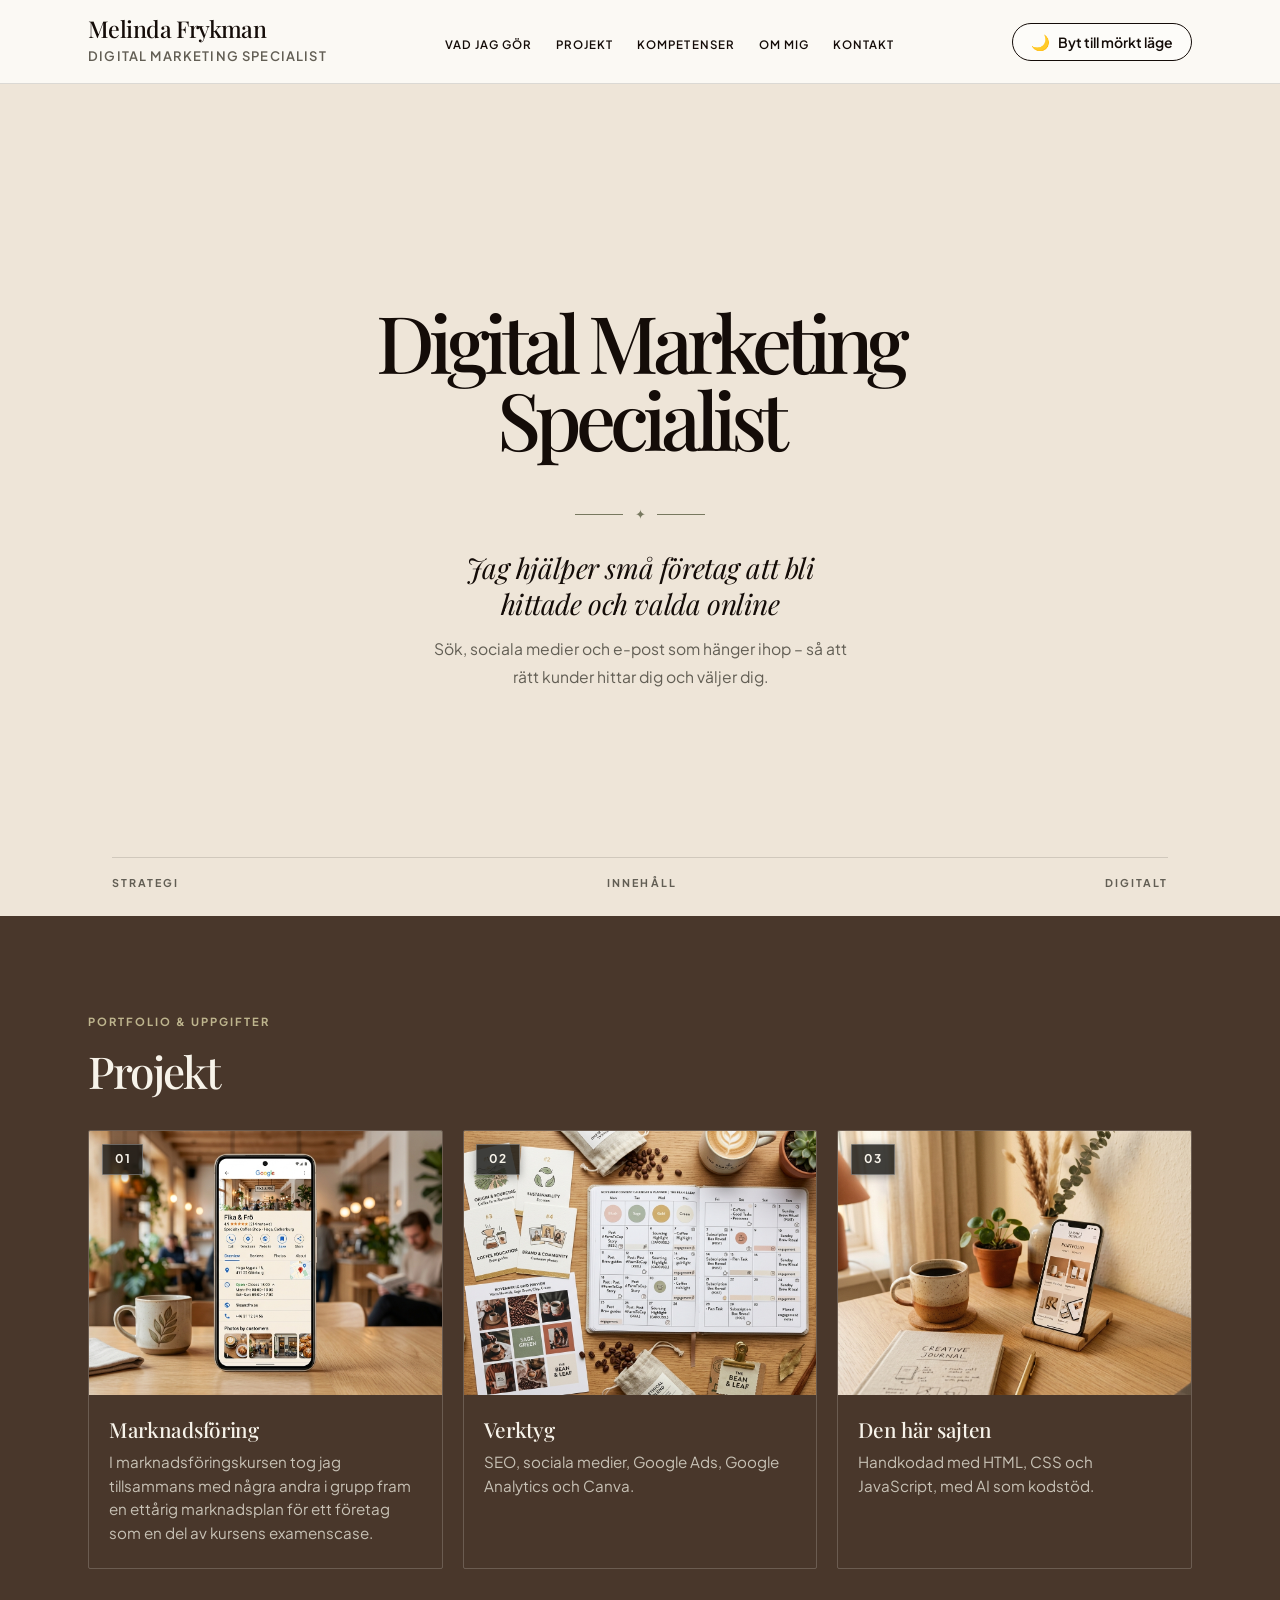
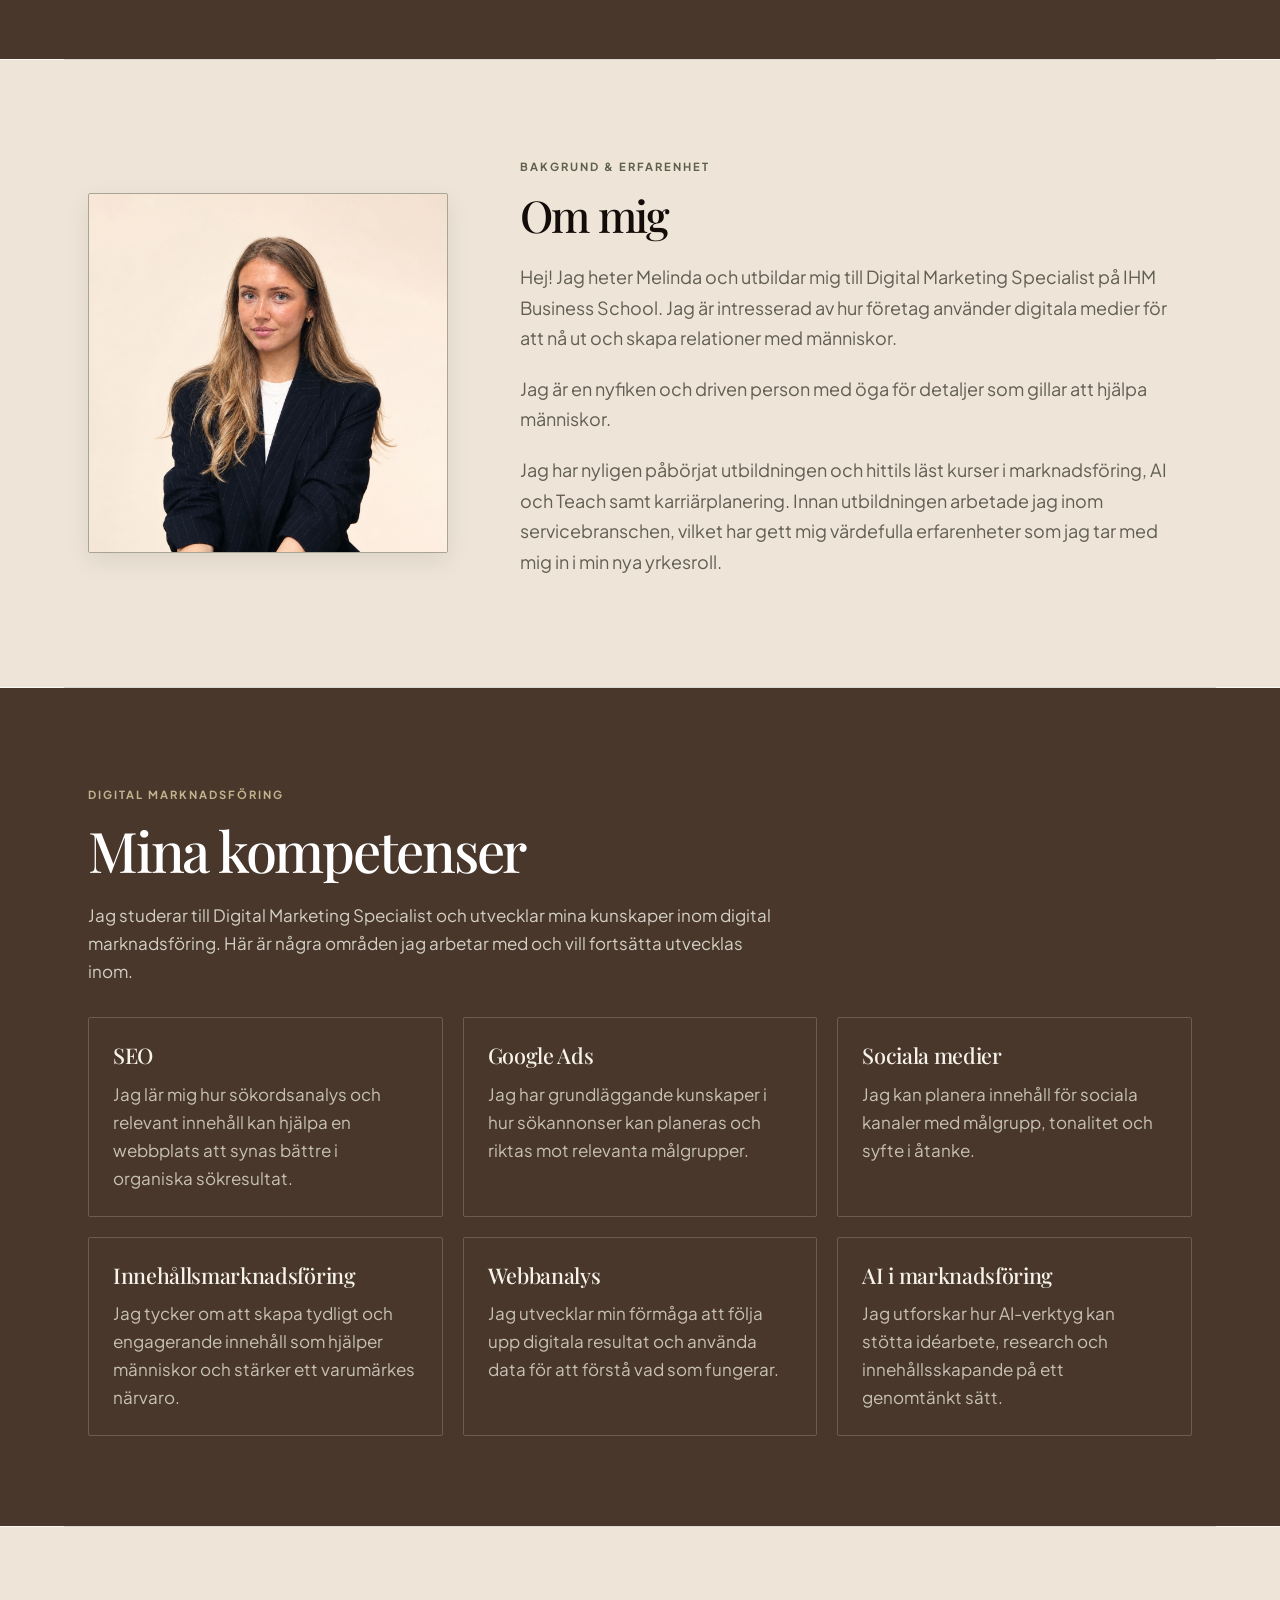
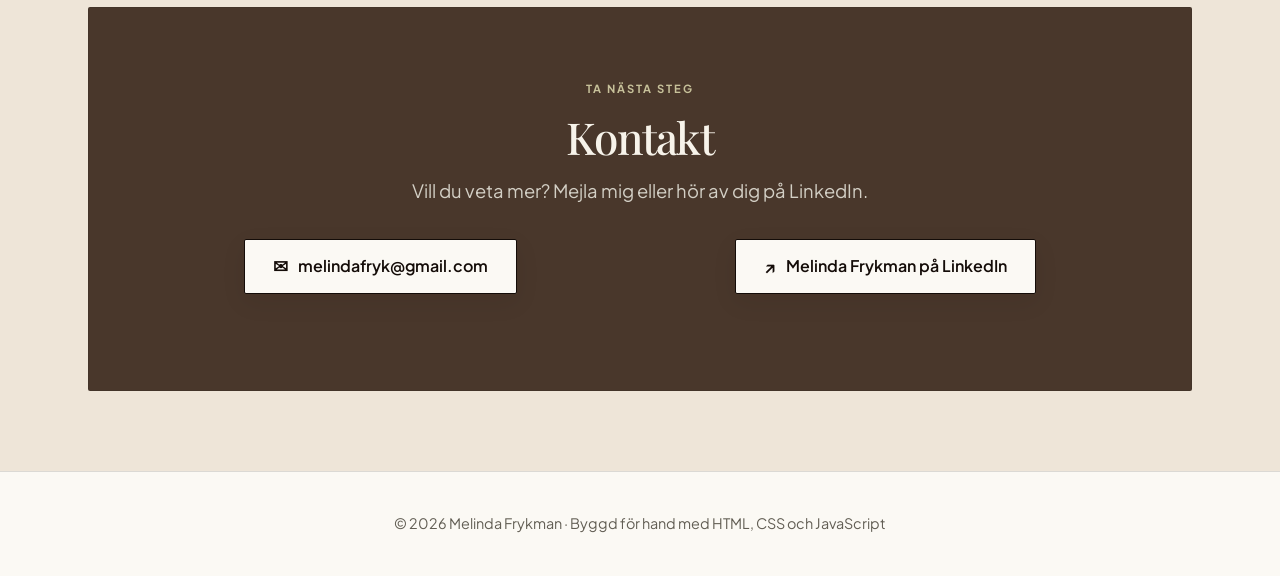
==== IHM-melinda-frykman/index.html @ 9e1a77f6 "Support all possible Vercel root directories and root deployment" ====
<!DOCTYPE html>
<html lang="sv">

<head>
    <meta charset="utf-8">
    <meta name="viewport" content="width=device-width, initial-scale=1">
    <title>Melinda Frykman – Digital marknadsförare i Göteborg</title>
    <meta name="description"
        content="Melinda Frykman hjälper små företag att synas och växa digitalt med sök, sociala medier och e-post. Se projekt och ta kontakt.">

    <!-- Google Fonts: Alex Brush (svepande script), Playfair Display (tidlös lyx-serif) & Plus Jakarta Sans (ren modern sans-serif) -->
    <link rel="preconnect" href="https://fonts.googleapis.com">
    <link rel="preconnect" href="https://fonts.gstatic.com" crossorigin>
    <link
        href="https://fonts.googleapis.com/css2?family=Alex+Brush&family=Playfair+Display:ital,wght@0,400;0,500;0,600;0,700;1,400;1,600&family=Plus+Jakarta+Sans:wght@400;500;600;700&display=swap"
        rel="stylesheet">

    <link rel="stylesheet" href="style.css?v=kompetenser-20261019">
    <script defer src="script.js"></script>

    <!-- Google Tag Manager -->
    <script>(function (w, d, s, l, i) {
            w[l] = w[l] || []; w[l].push({
                'gtm.start':
                    new Date().getTime(), event: 'gtm.js'
            }); var f = d.getElementsByTagName(s)[0],
                j = d.createElement(s), dl = l != 'dataLayer' ? '&l=' + l : ''; j.async = true; j.src =
                    'https://www.googletagmanager.com/gtm.js?id=' + i + dl; f.parentNode.insertBefore(j, f);
        })(window, document, 'script', 'dataLayer', 'GTM-M6NVFM8L');</script>
    <!-- End Google Tag Manager -->
</head>

<body>
    <!-- Google Tag Manager (noscript) -->
    <noscript><iframe src="https://www.googletagmanager.com/ns.html?id=GTM-M6NVFM8L" height="0" width="0"
            style="display:none;visibility:hidden"></iframe></noscript>
    <!-- End Google Tag Manager (noscript) -->

    <!-- ====================================================================
         1. SIDHUVUD & NAVIGATION
         ==================================================================== -->
    <header class="sidhuvud">
        <div class="sidhuvud-inre">
            <div class="varumarke">
                <a href="#" class="varumarke-lank">
                    <span class="namn">Melinda Frykman</span>
                    <span class="roll">Digital Marketing Specialist</span>
                </a>
            </div>

            <nav class="huvudmeny" aria-label="Huvudmeny">
                <ul>
                    <li><a href="#tjanster">Vad jag gör</a></li>
                    <li><a href="#projekt">Projekt</a></li>
                    <li><a href="#kompetenser">Kompetenser</a></li>
                    <li><a href="#om">Om mig</a></li>
                    <li><a href="#kontakt">Kontakt</a></li>
                </ul>
            </nav>

            <div class="handlingar">
                <button id="tema" type="button" hidden>Byt till mörkt läge</button>
            </div>
        </div>
    </header>

    <main id="huvudinnehall">
        <!-- ================================================================
             2. HERO / INTRO (MINIMALISTISK LYX PÅ LJUS LINNEBAKGRUND)
             ================================================================ -->
        <section class="intro">
            <div class="hero-editorial">
                <div class="intro-innehall">
                    <div class="hero-rubrik-grupp">
                        <h1 class="hero-metall-titel">Digital Marketing Specialist</h1>
                    </div>

                    <div class="hero-delare-dekor" aria-hidden="true">
                        <span class="delare-linje"></span>
                        <span class="delare-diamant">✦</span>
                        <span class="delare-linje"></span>
                    </div>

                    <h2 class="hero-undertitel">Jag hjälper små företag att bli hittade och valda online</h2>
                    <p class="hero-ingress">Sök, sociala medier och e-post som hänger ihop – så att rätt kunder hittar dig
                        och väljer dig.</p>
                </div>

            </div>
            <div class="hero-signatur" aria-hidden="true">
                <span>Strategi</span><span>Innehåll</span><span>Digitalt</span>
            </div>
        </section>

        <!-- ================================================================
             3. PROJEKT
             ================================================================ -->
        <section id="projekt" class="sektion-projekt">
            <div class="sektion-huvud">
                <span class="sektion-etikett">Portfolio & Uppgifter</span>
                <h2>Projekt</h2>
            </div>
            <div class="rutnat rutnat-projekt">
                <article class="kort projekt-kort">
                    <div class="kort-bild-wrapper">
                        <span class="projekt-nummer" aria-hidden="true">01</span>
                        <img src="img/projekt-1.jpg" alt="Skärmbild av ett kafés Google-profil med betyg och öppettider"
                            width="600" height="400" loading="lazy">
                    </div>
                    <div class="projekt-text">
                        <h3>Marknadsföring</h3>
                        <p>I marknadsföringskursen tog jag tillsammans med några andra i grupp fram en ettårig marknadsplan för ett företag som en del av kursens examenscase.</p>
                    </div>
                </article>

                <article class="kort projekt-kort">
                    <div class="kort-bild-wrapper">
                        <span class="projekt-nummer" aria-hidden="true">02</span>
                        <img src="img/projekt-2.jpg" alt="Innehållskalender för en månad med inlägg markerade per kanal"
                            width="600" height="400" loading="lazy">
                    </div>
                    <div class="projekt-text">
                        <h3>Verktyg</h3>
                        <p>SEO, sociala medier, Google Ads, Google Analytics och Canva.</p>
                    </div>
                </article>

                <article class="kort projekt-kort">
                    <div class="kort-bild-wrapper">
                        <span class="projekt-nummer" aria-hidden="true">03</span>
                        <img src="img/projekt-3.jpg" alt="Den här webbplatsen i mobilvy" width="600" height="400"
                            loading="lazy">
                    </div>
                    <div class="projekt-text">
                        <h3>Den här sajten</h3>
                        <p>Handkodad med HTML, CSS och JavaScript, med AI som kodstöd.</p>
                    </div>
                </article>
            </div>
        </section>

        <!-- ================================================================
             4. OM MIG
             ================================================================ -->
        <section id="om" class="sektion-om">
            <div class="om-layout">
                <div class="om-bild-kolumn">
                    <div class="om-bild-ram">
                        <img src="img/profilbild.png" alt="Porträtt av Melinda Frykman" width="300" height="300" class="profilbild">
                    </div>
                </div>
                <div class="om-text-kolumn">
                    <span class="sektion-etikett">Bakgrund & erfarenhet</span>
                    <h2>Om mig</h2>
                    <p>Hej! Jag heter Melinda och utbildar mig till Digital Marketing Specialist på IHM Business School.

                        Jag är intresserad av hur företag använder digitala medier för att nå ut och skapa relationer
                        med människor.


                    </p>
                    <p> Jag är en nyfiken och driven person med öga för detaljer som gillar att hjälpa människor.</p>
                    <p>Jag har nyligen påbörjat utbildningen och hittils läst kurser i marknadsföring, AI och Teach samt
                        karriärplanering. Innan utbildningen arbetade jag inom servicebranschen, vilket har gett mig
                        värdefulla
                        erfarenheter som
                        jag tar med mig in i min nya yrkesroll.</p>
                </div>
            </div>
        </section>

        <!-- ================================================================
             KOMPETENSER
             ================================================================ -->
        <section id="kompetenser" class="sektion-kompetenser">
            <div class="sektion-huvud">
                <span class="sektion-etikett">Digital marknadsföring</span>
                <h2>Mina kompetenser</h2>
                <p class="kompetenser-ingress">Jag studerar till Digital Marketing Specialist och utvecklar mina kunskaper inom digital marknadsföring. Här är några områden jag arbetar med och vill fortsätta utvecklas inom.</p>
            </div>

            <div class="rutnat-kompetenser">
                <article class="kompetens-kort">
                    <h2>SEO</h2>
                    <p>Jag lär mig hur sökordsanalys och relevant innehåll kan hjälpa en webbplats att synas bättre i organiska sökresultat.</p>
                </article>
                <article class="kompetens-kort">
                    <h2>Google Ads</h2>
                    <p>Jag har grundläggande kunskaper i hur sökannonser kan planeras och riktas mot relevanta målgrupper.</p>
                </article>
                <article class="kompetens-kort">
                    <h2>Sociala medier</h2>
                    <p>Jag kan planera innehåll för sociala kanaler med målgrupp, tonalitet och syfte i åtanke.</p>
                </article>
                <article class="kompetens-kort">
                    <h2>Innehållsmarknadsföring</h2>
                    <p>Jag tycker om att skapa tydligt och engagerande innehåll som hjälper människor och stärker ett varumärkes närvaro.</p>
                </article>
                <article class="kompetens-kort">
                    <h2>Webbanalys</h2>
                    <p>Jag utvecklar min förmåga att följa upp digitala resultat och använda data för att förstå vad som fungerar.</p>
                </article>
                <article class="kompetens-kort">
                    <h2>AI i marknadsföring</h2>
                    <p>Jag utforskar hur AI-verktyg kan stötta idéarbete, research och innehållsskapande på ett genomtänkt sätt.</p>
                </article>
            </div>
        </section>

        <!-- ================================================================
             6. KONTAKT
             ================================================================ -->
        <section id="kontakt" class="sektion-kontakt">
            <div class="kontakt-kort">
                <span class="sektion-etikett">Ta nästa steg</span>
                <h2>Kontakt</h2>
                <p>Vill du veta mer? Mejla mig eller hör av dig på LinkedIn.</p>
                <div class="kontakt-knappar">
                    <p class="kontakt-rad">
                        <a class="kontakt-lank" href="mailto:melindafryk@gmail.com">
                            <span class="kontakt-ikon" aria-hidden="true">✉</span>
                            <span>melindafryk@gmail.com</span>
                        </a>
                    </p>
                    <p class="kontakt-rad">
                        <a class="kontakt-lank" href="https://www.linkedin.com/" target="_blank" rel="noopener">
                            <span class="kontakt-ikon" aria-hidden="true">↗</span>
                            <span>Melinda Frykman på LinkedIn</span>
                        </a>
                    </p>
                </div>
            </div>
        </section>
    </main>

    <footer class="sidfot">
        <p>© 2026 Melinda Frykman · Byggd för hand med HTML, CSS och JavaScript</p>
    </footer>
</body>

</html>
---- IHM-melinda-frykman/style.css ----
/* ==========================================================================
   1. RESET & GRUNDLÄGGANDE BOX-MODELL
   ========================================================================== */
*,
*::before,
*::after {
    box-sizing: border-box;
    margin: 0;
    padding: 0;
}

html {
    scroll-behavior: smooth;
    text-size-adjust: 100%;
    -webkit-text-size-adjust: 100%;
}

/* ==========================================================================
   2. DESIGNTOKENS (MÖRK BEIGE MED MÖRKBRUN/SVART TEXT & SVARTA DETALJER)
   ========================================================================== */
:root {
    /* Typografi */
    --font-rubrik: 'Playfair Display', Georgia, serif;
    --font-brod: 'Plus Jakarta Sans', -apple-system, BlinkMacSystemFont, 'Segoe UI', Roboto, sans-serif;

    /* Elfenben, sand och mjuk oliv från den visuella referensen */
    --yta: #FBF9F4;
    --yta-kort: #FBF9F4;
    --yta-mjuk: #E8E0D3;

    /* Ljus header och varm yta för hero */
    --brun-sidhuvud: #FBF9F4;
    --brun-header: #EEE5D8;
    --brun-kant: rgba(38, 35, 29, 0.16);

    /* Mörkbrun / svart textfärg */
    --text: #1C130E;
    /* Mycket mörk brunsvart för brödtext */
    --text-rubrik: #140C08;
    /* Djupaste mörkbrun/svart för alla rubriker */
    --text-dampad: #625E54;
    /* Varm mörkbrun för sekundärtext (hög kontrast) */

    /* Svarta lyxdetaljer */
    --svart-detalj: #140C08;
    /* Djup matt svart för accenter, ikoner, ramar */
    --svart-ljus-text: #FAF5F0;
    /* Krispig benvit text på svarta detaljer */

    --primar: #77785F;
    --primar-mork: #5F604B;
    --primar-ljus: rgba(119, 120, 95, 0.14);

    --kant: rgba(38, 35, 29, 0.15);
    --kant-stark: rgba(38, 35, 29, 0.34);
    --fokus: #77785F;

    /* Runda former och mått */
    --radie-sm: 2px;
    --radie-md: 3px;
    --radie-lg: 5px;
    --radie-full: 9999px;

    --skugga-mjuk: 0 8px 24px rgba(20, 12, 8, 0.08);
    --skugga-lyft: 0 16px 36px rgba(20, 12, 8, 0.14);

    --luft: 1rem;
    --max-bredd: 72rem;
    --omslag-overgang: background 0.3s ease, color 0.3s ease, border-color 0.3s ease;
}

/* ==========================================================================
   3. MÖRKT LÄGE
   ========================================================================== */
body.morkt {
    --yta: #1C1B18;
    --yta-kort: #24231F;
    --yta-mjuk: #302F28;

    --brun-sidhuvud: rgba(28, 27, 24, 0.96);
    --brun-header: #292821;
    --brun-kant: rgba(235, 215, 200, 0.14);

    --text: #EBE1D6;
    /* Mjuk sandbeige text i mörkt läge */
    --text-dampad: #C2BDAF;
    --text-rubrik: #FAF5F0;

    --svart-detalj: #FAF5F0;
    /* Inverteras till krispigt ljus accent i mörkt läge */
    --svart-ljus-text: #140C08;

    --kant: rgba(235, 215, 200, 0.14);
    --kant-stark: rgba(235, 215, 200, 0.30);
    --fokus: #C5B27D;

    --skugga-mjuk: 0 8px 24px rgba(0, 0, 0, 0.5);
    --skugga-lyft: 0 16px 36px rgba(0, 0, 0, 0.7);
}

/* ==========================================================================
   4. GRUNDLÄGGANDE STIL & TYPOGRAFI
   ========================================================================== */
body {
    background-color: var(--yta);
    color: var(--text);
    font-family: var(--font-brod);
    font-size: 1.0625rem;
    line-height: 1.65;
    transition: var(--omslag-overgang);
    min-height: 100vh;
}

h1,
h2,
h3 {
    font-family: var(--font-rubrik);
    color: var(--text-rubrik);
    font-weight: 700;
    line-height: 1.25;
    letter-spacing: -0.015em;
}

h1 {
    font-size: clamp(2.3rem, 6vw, 4.4rem);
}

h2 {
    font-size: clamp(1.85rem, 4vw, 2.75rem);
    margin-bottom: 1rem;
}

h3 {
    font-size: 1.35rem;
    margin-bottom: 0.5rem;
}

p {
    max-width: 65ch;
    color: var(--text-dampad);
    margin-bottom: 1rem;
}

p:last-child {
    margin-bottom: 0;
}

a {
    color: var(--text-rubrik);
    text-decoration-thickness: 1.5px;
    text-underline-offset: 4px;
    transition: color 0.2s ease, text-decoration-color 0.2s ease;
}

a:hover {
    color: var(--primar);
}

img {
    max-width: 100%;
    height: auto;
    display: block;
}

/* Tydligt tangentbordsfokus för tillgänglighet */
a:focus-visible,
button:focus-visible {
    outline: 3px solid var(--fokus);
    outline-offset: 3px;
    border-radius: var(--radie-sm);
}

/* ==========================================================================
   5. DEKORATIVA ETIKETTER & SVART BADGE
   ========================================================================== */
.sektion-etikett {
    display: inline-block;
    font-family: var(--font-brod);
    font-size: 0.8125rem;
    font-weight: 700;
    text-transform: uppercase;
    letter-spacing: 0.14em;
    color: var(--svart-detalj);
    margin-bottom: 0.75rem;
}

/* Svart lyxig badge i headern */
.intro-tag {
    display: inline-flex;
    align-items: center;
    gap: 0.5rem;
    padding: 0.45rem 1.15rem;
    background: var(--svart-detalj);
    border: 1px solid var(--svart-detalj);
    border-radius: var(--radie-full);
    font-size: 0.875rem;
    font-weight: 600;
    color: var(--svart-ljus-text);
    box-shadow: 0 4px 14px rgba(20, 12, 8, 0.2);
    margin-bottom: 1.75rem;
    transition: var(--omslag-overgang);
}

.tag-punkt {
    width: 7px;
    height: 7px;
    border-radius: 50%;
    background: #E89A80;
    display: inline-block;
    box-shadow: 0 0 0 3px rgba(232, 154, 128, 0.3);
}

/* ==========================================================================
   6. SIDHUVUD & NAVIGATION
   ========================================================================== */
.sidhuvud {
    position: sticky;
    top: 0;
    z-index: 100;
    background-color: var(--brun-sidhuvud);
    border-bottom: 1px solid var(--brun-kant);
    backdrop-filter: blur(14px);
    -webkit-backdrop-filter: blur(14px);
    transition: var(--omslag-overgang);
}

.sidhuvud-inre {
    max-width: var(--max-bredd);
    margin: 0 auto;
    padding: 1.15rem calc(var(--luft) * 1.5);
    display: flex;
    flex-direction: column;
    align-items: flex-start;
    gap: 1rem;
}

.varumarke-lank {
    text-decoration: none;
    display: flex;
    flex-direction: column;
}

.varumarke .namn {
    font-family: var(--font-rubrik);
    font-size: 1.45rem;
    font-weight: 700;
    letter-spacing: 0.02em;
    color: var(--text-rubrik);
    line-height: 1.15;
}

.varumarke .roll {
    font-family: var(--font-brod);
    font-size: 0.8125rem;
    font-weight: 600;
    letter-spacing: 0.06em;
    text-transform: uppercase;
    color: var(--text-dampad);
    margin-top: 0.2rem;
}

.huvudmeny ul {
    display: flex;
    flex-wrap: wrap;
    align-items: center;
    gap: 1.5rem;
    list-style: none;
}

.huvudmeny a {
    font-size: 0.9375rem;
    font-weight: 600;
    letter-spacing: 0.01em;
    color: var(--text-rubrik);
    text-decoration: none;
    position: relative;
    padding: 0.35rem 0;
}

.huvudmeny a::after {
    content: '';
    position: absolute;
    bottom: 0;
    left: 0;
    width: 0%;
    height: 2px;
    background: var(--svart-detalj);
    transition: width 0.25s ease;
}

.huvudmeny a:hover::after,
.huvudmeny a:focus-visible::after {
    width: 100%;
}

.huvudmeny a:hover {
    color: var(--primar);
}

/* Knapp för mörkt läge med svart detalj-kant */
#tema {
    font-family: var(--font-brod);
    font-size: 0.875rem;
    font-weight: 600;
    padding: 0.5rem 1.15rem;
    color: var(--text-rubrik);
    background: rgba(255, 255, 255, 0.45);
    border: 1.5px solid var(--svart-detalj);
    border-radius: var(--radie-full);
    cursor: pointer;
    display: inline-flex;
    align-items: center;
    gap: 0.45rem;
    transition: all 0.2s ease;
}

body.morkt #tema {
    background: rgba(255, 255, 255, 0.08);
}

#tema::before {
    content: "🌙";
    font-size: 0.95rem;
}

body.morkt #tema::before {
    content: "☀️";
}

#tema:hover {
    background: var(--svart-detalj);
    color: var(--svart-ljus-text);
}

/* ==========================================================================
   7. HERO / INTRO
   ========================================================================== */
.intro {
    padding: calc(var(--luft) * 5.5) 0 calc(var(--luft) * 5);
    background-color: var(--brun-header);
    background-image:
        radial-gradient(ellipse at 80% 10%, rgba(255, 255, 255, 0.3) 0%, transparent 60%),
        radial-gradient(ellipse at 15% 85%, rgba(150, 120, 100, 0.15) 0%, transparent 55%),
        repeating-linear-gradient(0deg, rgba(20, 12, 8, 0.02) 0px, rgba(20, 12, 8, 0.02) 1px, transparent 1px, transparent 4px);
    border-bottom: 1px solid var(--brun-kant);
    text-align: center;
    transition: var(--omslag-overgang);
}

body.morkt .intro {
    background-image:
        radial-gradient(ellipse at 80% 10%, rgba(200, 109, 81, 0.12) 0%, transparent 60%),
        radial-gradient(ellipse at 15% 85%, rgba(30, 20, 15, 0.5) 0%, transparent 55%);
}

.intro-innehall {
    max-width: 58rem;
    margin: 0 auto;
    padding: 0 calc(var(--luft) * 1.5);
    display: flex;
    flex-direction: column;
    align-items: center;
}

.hero-titel {
    font-family: var(--font-rubrik);
    font-size: clamp(2.3rem, 6vw, 4.4rem);
    font-weight: 700;
    line-height: 1.15;
    letter-spacing: -0.015em;
    color: var(--text-rubrik);
    margin: 0 0 1.5rem 0;
    text-align: center;
    max-width: 22ch;
}

.hero-ingress {
    font-size: clamp(1.125rem, 1.9vw, 1.3rem);
    line-height: 1.65;
    color: var(--text-dampad);
    max-width: 48ch;
    margin: 0 auto;
    text-align: center;
}

/* ==========================================================================
   8. VAD JAG GÖR & OM MIG
   ========================================================================== */
main {
    max-width: var(--max-bredd);
    margin: 0 auto;
    padding: 0;
}

section {
    padding: calc(var(--luft) * 5) calc(var(--luft) * 1.5);
    border-bottom: 1px solid var(--kant);
}

section:last-of-type {
    border-bottom: none;
}

.sektion-huvud {
    margin-bottom: 2.5rem;
}

.om-layout {
    display: grid;
    grid-template-columns: 1fr;
    gap: 2.5rem;
    align-items: center;
    max-width: var(--max-bredd);
    margin: 0 auto;
}

.om-bild-kolumn {
    display: flex;
    justify-content: center;
}

/* Svart lyxig bildram för profilbilden */
.om-bild-ram {
    position: relative;
    max-width: 320px;
    width: 100%;
    aspect-ratio: 1 / 1;
    border-radius: var(--radie-lg);
    overflow: hidden;
    box-shadow: 0 16px 40px rgba(20, 12, 8, 0.22);
    border: 3px solid var(--svart-detalj);
}

.profilbild {
    width: 100%;
    height: 100%;
    object-fit: cover;
    object-position: center 20%;
    transition: transform 0.4s ease;
}

.om-bild-ram:hover .profilbild {
    transform: scale(1.03);
}

.om-text-kolumn h2 {
    margin-bottom: 1.25rem;
}

.om-text-kolumn p {
    font-size: 1.125rem;
    line-height: 1.7;
    margin-bottom: 1.25rem;
}

/* ==========================================================================
   9. KORT & RUTNÄT (TJÄNSTER & PROJEKT)
   ========================================================================== */
.rutnat {
    display: grid;
    grid-template-columns: repeat(auto-fit, minmax(280px, 1fr));
    gap: 1.75rem;
    list-style: none;
    padding: 0;
    max-width: var(--max-bredd);
    margin: 0 auto;
}

.kort {
    background: var(--yta-kort);
    border: 1px solid var(--kant);
    border-radius: var(--radie-md);
    box-shadow: var(--skugga-mjuk);
    transition: transform 0.3s cubic-bezier(0.16, 1, 0.3, 1), box-shadow 0.3s cubic-bezier(0.16, 1, 0.3, 1), border-color 0.3s ease;
}

.kort:hover {
    transform: translateY(-5px);
    box-shadow: var(--skugga-lyft);
    border-color: var(--svart-detalj);
}

/* Tjänstekort med svarta ikoner */
.tjanst-kort {
    padding: 2rem 1.75rem;
    display: flex;
    flex-direction: column;
}

.kort-ikon {
    width: 48px;
    height: 48px;
    border-radius: var(--radie-sm);
    background: var(--svart-detalj);
    color: var(--svart-ljus-text);
    display: inline-flex;
    align-items: center;
    justify-content: center;
    margin-bottom: 1.25rem;
    box-shadow: 0 4px 12px rgba(20, 12, 8, 0.2);
    transition: transform 0.25s ease;
}

.tjanst-kort:hover .kort-ikon {
    transform: scale(1.1);
}

.tjanst-kort h3 {
    font-size: 1.35rem;
    margin-bottom: 0.6rem;
}

.tjanst-kort p {
    font-size: 1rem;
    line-height: 1.6;
    color: var(--text-dampad);
}

/* Projektkort */
.projekt-kort {
    overflow: hidden;
    display: flex;
    flex-direction: column;
}

.kort-bild-wrapper {
    position: relative;
    width: 100%;
    aspect-ratio: 16 / 10;
    overflow: hidden;
    background: var(--yta-mjuk);
}

.kort-bild-wrapper img {
    width: 100%;
    height: 100%;
    object-fit: cover;
    transition: transform 0.5s ease;
}

.projekt-kort:hover .kort-bild-wrapper img {
    transform: scale(1.05);
}

/* Svart nummerbricka på projekt */
.projekt-nummer {
    position: absolute;
    top: 12px;
    left: 12px;
    padding: 0.3rem 0.75rem;
    background: var(--svart-detalj);
    color: var(--svart-ljus-text);
    font-family: var(--font-brod);
    font-size: 0.75rem;
    font-weight: 700;
    letter-spacing: 0.06em;
    border-radius: var(--radie-full);
    box-shadow: 0 2px 8px rgba(0, 0, 0, 0.35);
}

.projekt-text {
    padding: 1.5rem 1.5rem 1.75rem;
    display: flex;
    flex-direction: column;
    flex-grow: 1;
}

.projekt-text h3 {
    font-size: 1.25rem;
    margin-bottom: 0.5rem;
}

.projekt-text p {
    font-size: 0.95rem;
    line-height: 1.55;
    color: var(--text-dampad);
}

/* ==========================================================================
   10. KONTAKT (MED SVARTA KNAPPDETALJER)
   ========================================================================== */
.sektion-kontakt {
    padding: calc(var(--luft) * 5) calc(var(--luft) * 1.5);
}

.kontakt-kort {
    background: var(--yta-mjuk);
    border: 1.5px solid var(--kant);
    border-radius: var(--radie-lg);
    padding: clamp(2rem, 5vw, 4rem) clamp(1.5rem, 5vw, 3.5rem);
    box-shadow: var(--skugga-mjuk);
    text-align: center;
    max-width: var(--max-bredd);
    margin: 0 auto;
}

.kontakt-kort h2 {
    margin-bottom: 0.75rem;
}

.kontakt-kort p {
    font-size: 1.15rem;
    margin: 0 auto 2rem;
}

.kontakt-knappar {
    display: flex;
    flex-direction: column;
    align-items: center;
    gap: 1.25rem;
}

.kontakt-rad {
    margin: 0;
}

/* Kontaktknappar med svart ram och svart hover */
.kontakt-lank {
    display: inline-flex;
    align-items: center;
    gap: 0.65rem;
    padding: 0.85rem 1.75rem;
    background: var(--yta-kort);
    color: var(--text-rubrik);
    border: 1.5px solid var(--svart-detalj);
    border-radius: var(--radie-full);
    font-weight: 600;
    font-size: 1rem;
    text-decoration: none;
    box-shadow: var(--skugga-mjuk);
    transition: all 0.25s ease;
}

.kontakt-lank:hover {
    background: var(--svart-detalj);
    color: var(--svart-ljus-text);
    transform: translateY(-2px);
    box-shadow: 0 8px 24px rgba(20, 12, 8, 0.25);
}

.kontakt-ikon {
    font-size: 1.1rem;
    line-height: 1;
}

/* ==========================================================================
   11. SIDFOT
   ========================================================================== */
.sidfot {
    padding: calc(var(--luft) * 2.5) calc(var(--luft) * 1.5);
    text-align: center;
    background: var(--yta-mjuk);
    border-top: 1.5px solid var(--kant);
    transition: var(--omslag-overgang);
}

.sidfot p {
    margin: 0 auto;
    font-size: 0.9rem;
    color: var(--text-dampad);
}

/* ==========================================================================
   12. RESPONSIVITET (SKÄRMAR ÖVER 48rem / 768px & 64rem / 1024px)
   ========================================================================== */
@media (min-width: 48rem) {
    .sidhuvud-inre {
        flex-direction: row;
        justify-content: space-between;
        align-items: center;
        padding: 1.25rem calc(var(--luft) * 1.5);
    }

    .om-layout {
        grid-template-columns: 320px 1fr;
        gap: 3.5rem;
    }

    .kontakt-knappar {
        flex-direction: row;
        justify-content: center;
    }
}

@media (min-width: 64rem) {
    .om-layout {
        grid-template-columns: 360px 1fr;
        gap: 4.5rem;
    }

    .om-bild-ram {
        max-width: 360px;
    }
}

/* ==========================================================================
   13. EDITORIAL PORTFOLIO – ELfenben, svart och oliv
   ========================================================================== */
body {
    background: var(--yta);
    color: var(--text);
}

.sidhuvud {
    border-bottom-color: var(--kant);
    backdrop-filter: blur(18px);
    -webkit-backdrop-filter: blur(18px);
}

.sidhuvud-inre {
    padding-top: 1rem;
    padding-bottom: 1rem;
}

.varumarke .namn {
    font-weight: 500;
    letter-spacing: -0.025em;
}

.varumarke .roll,
.huvudmeny a {
    letter-spacing: 0.09em;
}

.huvudmeny a {
    text-transform: uppercase;
    font-size: 0.72rem;
}

.intro {
    position: relative;
    isolation: isolate;
    padding: clamp(2.75rem, 6vw, 5rem) clamp(1.25rem, 4vw, 3rem) 1.5rem;
    background: transparent;
    border-bottom: 0;
    text-align: left;
}

.intro::before {
    position: absolute;
    z-index: -1;
    inset: 0 auto 0 50%;
    width: 100vw;
    background: var(--brun-header);
    content: "";
    transform: translateX(-50%);
}

.hero-editorial {
    position: relative;
    isolation: isolate;
    display: grid;
    grid-template-columns: minmax(0, 1fr);
    align-items: center;
    gap: 0;
    max-width: var(--max-bredd);
    min-height: clamp(32rem, 55vw, 42rem);
    margin: 0 auto;
}

.intro-innehall {
    width: 100%;
    max-width: 54rem;
    margin: 0 auto;
    padding: 0;
    align-items: center;
    text-align: center;
}

.intro-tag {
    margin-bottom: clamp(1.5rem, 3vw, 2.5rem);
    padding: 0;
    border: 0;
    border-radius: 0;
    background: transparent;
    box-shadow: none;
    color: var(--primar-mork);
    font-size: 0.72rem;
    font-weight: 700;
    letter-spacing: 0.18em;
    line-height: 1.5;
    text-transform: uppercase;
}

.hero-metall-titel {
    max-width: 12ch;
    margin: 0 auto 1.25rem;
    color: var(--text-rubrik);
    font-family: var(--font-rubrik);
    font-size: clamp(3.25rem, 6.2vw, 6.5rem);
    font-weight: 500;
    letter-spacing: -0.075em;
    line-height: 0.98;
    text-align: center;
    text-wrap: balance;
}

.hero-delare-dekor {
    display: flex;
    align-items: center;
    justify-content: center;
    gap: 0.7rem;
    width: min(14rem, 70%);
    margin: 1.6rem auto;
    color: var(--primar);
}

.delare-linje {
    width: 3rem;
    height: 1px;
    background: var(--primar);
}

.delare-diamant {
    font-size: 0.8rem;
}

.hero-undertitel {
    max-width: 24ch;
    margin: 0 auto 0.9rem;
    color: var(--text-rubrik);
    font-size: clamp(1.4rem, 2.2vw, 2rem);
    font-style: italic;
    font-weight: 400;
    line-height: 1.25;
}

.hero-ingress {
    max-width: 38ch;
    margin: 0 auto;
    color: var(--text-dampad);
    font-size: 0.98rem;
    line-height: 1.8;
    text-align: center;
}

.hero-signatur {
    display: flex;
    justify-content: space-between;
    gap: 1rem;
    max-width: var(--max-bredd);
    margin: 1.5rem auto 0;
    padding-top: 1rem;
    border-top: 1px solid var(--kant);
    color: var(--text-dampad);
    font-size: 0.67rem;
    font-weight: 700;
    letter-spacing: 0.19em;
    text-transform: uppercase;
}

section {
    padding-top: clamp(3.5rem, 7vw, 6rem);
    padding-bottom: clamp(3.5rem, 7vw, 6rem);
}

.sektion-huvud {
    margin-bottom: 2rem;
}

.sektion-etikett {
    color: var(--primar-mork);
    font-size: 0.7rem;
    letter-spacing: 0.18em;
}

.sektion-huvud h2,
.om-text-kolumn h2,
.kontakt-kort h2 {
    font-weight: 500;
    letter-spacing: -0.04em;
}

.sektion-projekt {
    position: relative;
    z-index: 0;
    isolation: isolate;
    color: #F3F0E8;
}

.sektion-projekt::before {
    position: absolute;
    z-index: -1;
    inset: 0 auto 0 50%;
    width: 100vw;
    background: #49372B;
    content: "";
    transform: translateX(-50%);
}

.sektion-projekt .sektion-etikett {
    color: #BEB58E;
}

.sektion-projekt .sektion-huvud h2 {
    color: #F7F3EA;
}

.rutnat-projekt {
    grid-template-columns: repeat(auto-fit, minmax(min(100%, 17rem), 1fr));
    gap: 1.25rem;
}

.projekt-kort {
    border: 1px solid rgba(243, 240, 232, 0.2);
    border-radius: 2px;
    background: transparent;
    box-shadow: none;
}

.projekt-kort:hover {
    border-color: #BEB58E;
    box-shadow: 0 14px 30px rgba(0, 0, 0, 0.2);
}

.kort-bild-wrapper {
    aspect-ratio: 4 / 3;
    background: #302F29;
}

.projekt-nummer {
    top: 0.8rem;
    left: 0.8rem;
    border: 1px solid rgba(255, 255, 255, 0.3);
    border-radius: 1px;
    background: rgba(24, 24, 21, 0.82);
    color: #F7F3EA;
}

.projekt-text {
    padding: 1.3rem 1.25rem 1.5rem;
}

.projekt-text h3 {
    color: #F7F3EA;
    font-size: 1.3rem;
    font-weight: 500;
}

.projekt-text p {
    color: #C7C1B5;
}

.om-bild-ram {
    border: 1px solid var(--kant-stark);
    border-radius: 2px;
    box-shadow: var(--skugga-mjuk);
}

.sektion-om {
    position: relative;
    isolation: isolate;
}

.sektion-om::before {
    position: absolute;
    z-index: -1;
    inset: 0 auto 0 50%;
    width: 100vw;
    background: var(--brun-header);
    content: "";
    transform: translateX(-50%);
}

.sektion-kontakt {
    position: relative;
    isolation: isolate;
}

.sektion-kontakt::before {
    position: absolute;
    z-index: -1;
    inset: 0 auto 0 50%;
    width: 100vw;
    background: var(--brun-header);
    content: "";
    transform: translateX(-50%);
}

.kontakt-kort {
    border: 1px solid var(--kant);
    border-radius: 2px;
    background: #49372B;
    box-shadow: none;
}

.kontakt-kort .sektion-etikett {
    color: #C7C19A;
}

.kontakt-kort h2 {
    color: #F7F3EA;
}

.kontakt-kort p {
    color: #D3CFC5;
}

.kontakt-lank {
    border-color: var(--text-rubrik);
    border-radius: 2px;
}

.sidfot {
    background: var(--yta);
    border-top-color: var(--kant);
}

body.morkt .sektion-projekt::before {
    background: #49372B;
}

body.morkt .sektion-projekt .sektion-huvud h2,
body.morkt .projekt-text h3 {
    color: #F7F3EA;
}

/* Kompetenssida */
.sektion-kompetenser {
    position: relative;
    z-index: 0;
    isolation: isolate;
    color: #F3F0E8;
    min-height: 68vh;
}

.sektion-kompetenser::before {
    position: absolute;
    z-index: -1;
    inset: 0 auto 0 50%;
    width: 100vw;
    background: #49372B;
    content: "";
    transform: translateX(-50%);
}

.sektion-kompetenser .sektion-etikett {
    color: #BEB58E;
}

.sektion-kompetenser .sektion-huvud h1,
.sektion-kompetenser .sektion-huvud h2 {
    color: #F7F3EA;
    font-size: clamp(2.2rem, 5vw, 3.5rem);
    font-weight: 500;
    letter-spacing: -0.04em;
    margin-bottom: 1rem;
}

#kompetenser .sektion-huvud > h2 {
    color: #FFFFFF;
}

.kompetenser-ingress {
    color: #D3CFC5;
    max-width: 58ch;
    margin-bottom: 2.5rem;
}

.rutnat-kompetenser {
    display: grid;
    grid-template-columns: repeat(auto-fit, minmax(min(100%, 17rem), 1fr));
    gap: 1.25rem;
}

.kompetens-kort {
    padding: 1.5rem;
    border: 1px solid rgba(243, 240, 232, 0.2);
    border-radius: 2px;
    background: transparent;
    transition: border-color 0.2s ease, transform 0.2s ease;
}

.kompetens-kort:hover {
    border-color: #BEB58E;
    transform: translateY(-3px);
}

.kompetens-kort h2 {
    color: #F7F3EA;
    font-size: 1.35rem;
    font-weight: 500;
    margin-bottom: 0.65rem;
}

.kompetens-kort p {
    color: #C7C1B5;
    margin-bottom: 0;
}

@media (max-width: 48rem) {
    .hero-editorial {
        min-height: 0;
        padding: 3rem 0 2rem;
    }

    .hero-signatur {
        font-size: 0.58rem;
        letter-spacing: 0.12em;
    }

}
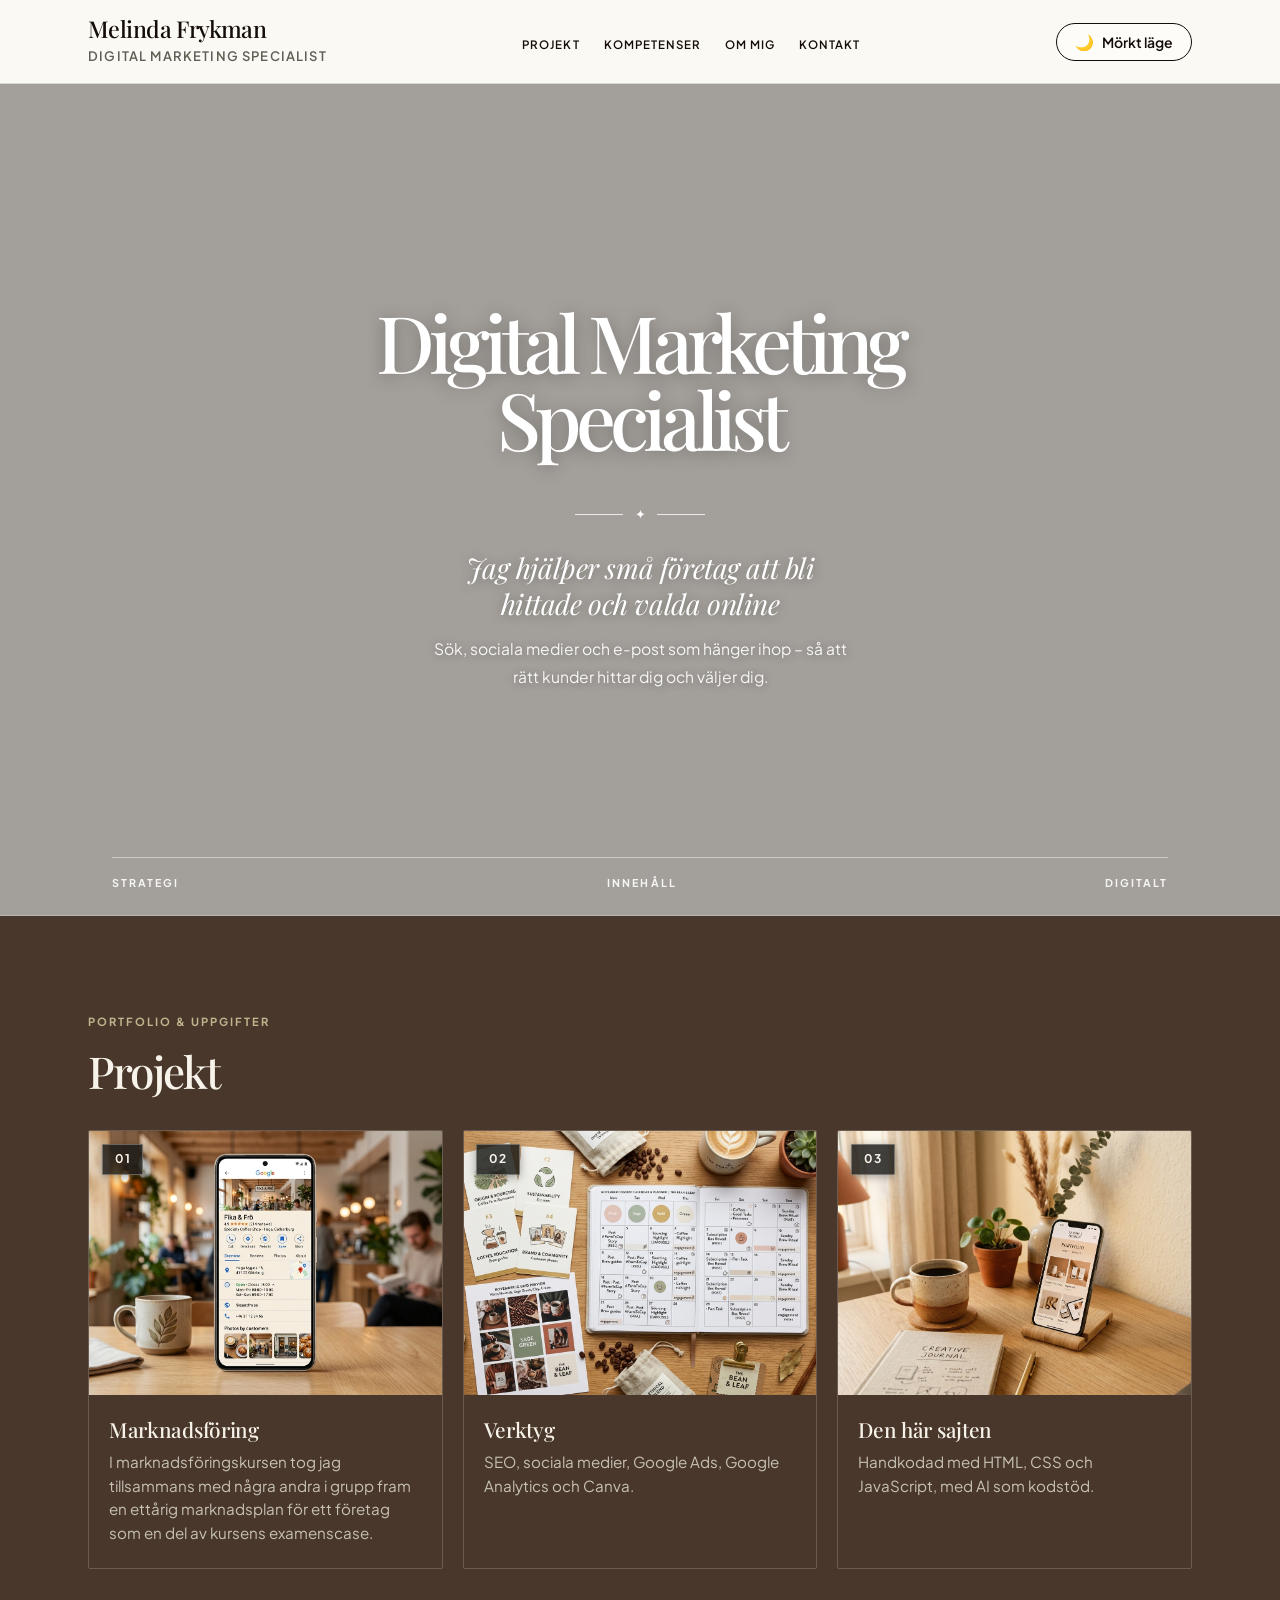
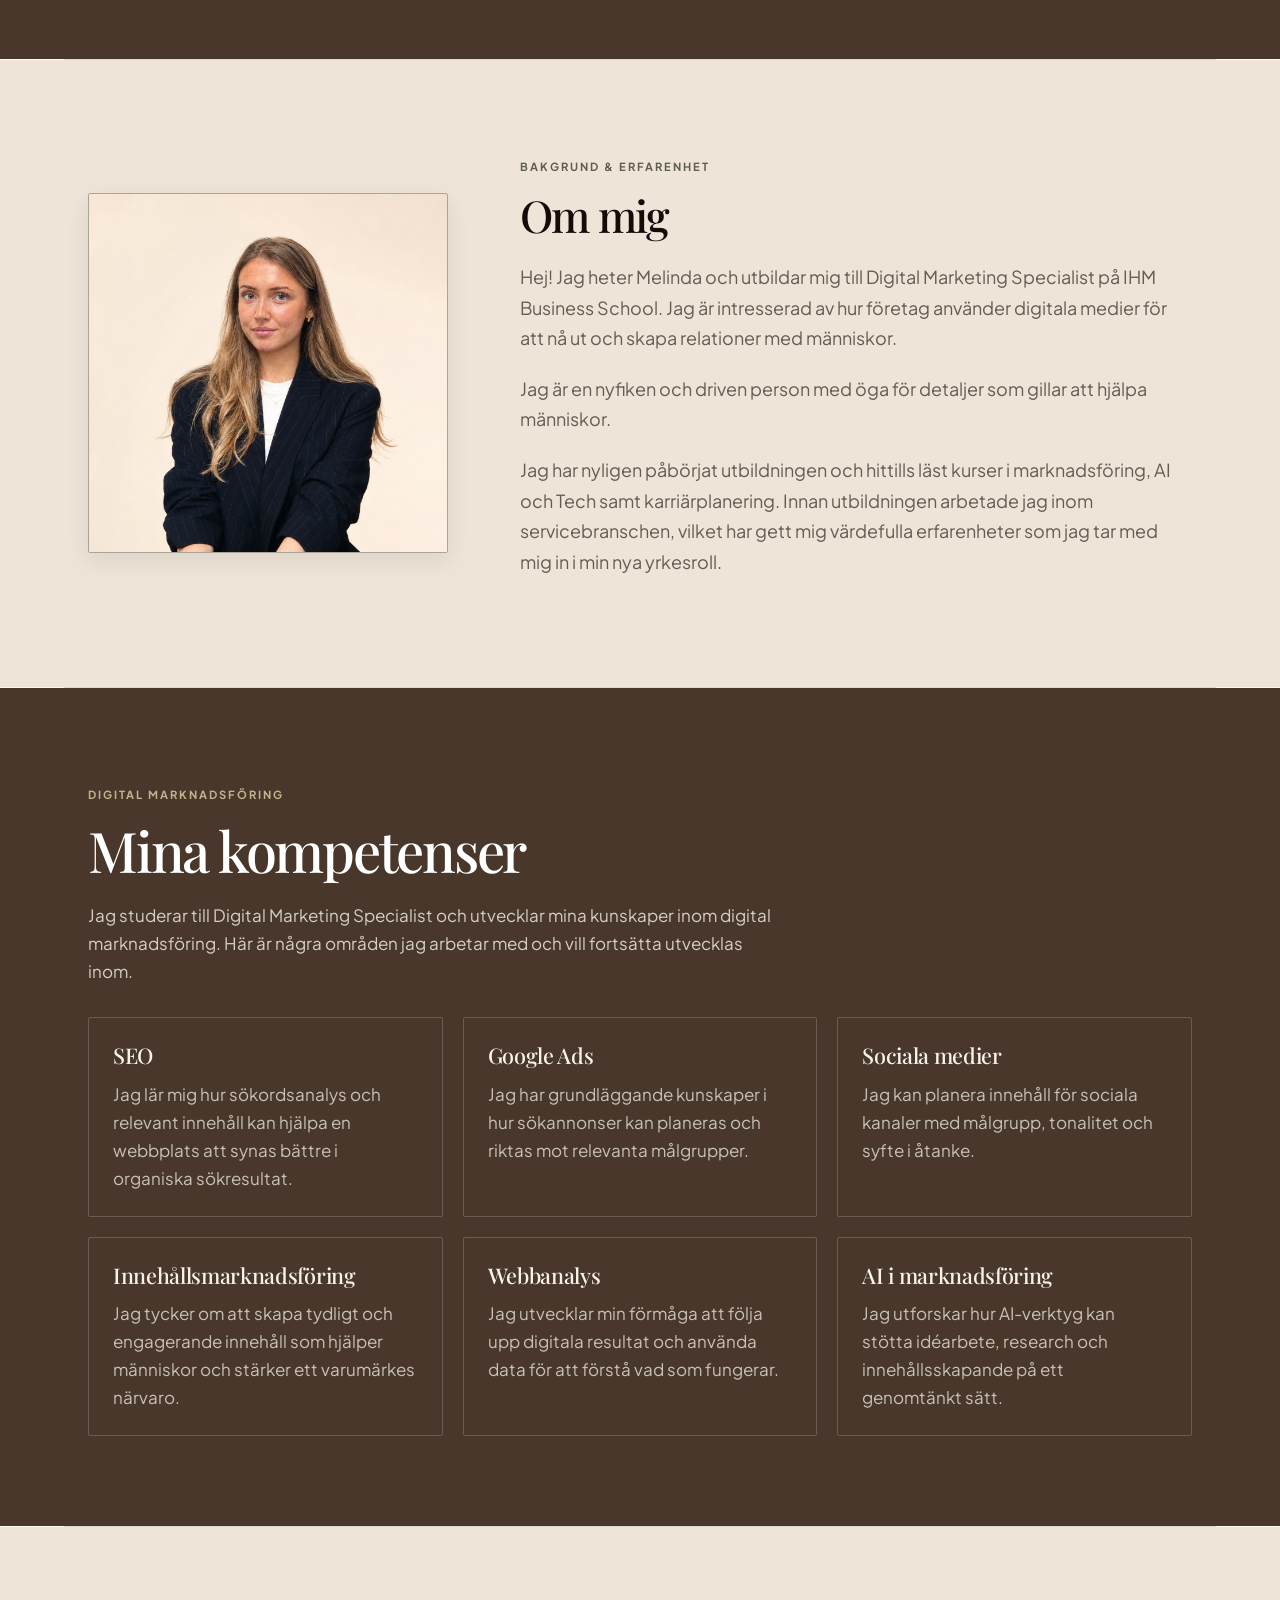
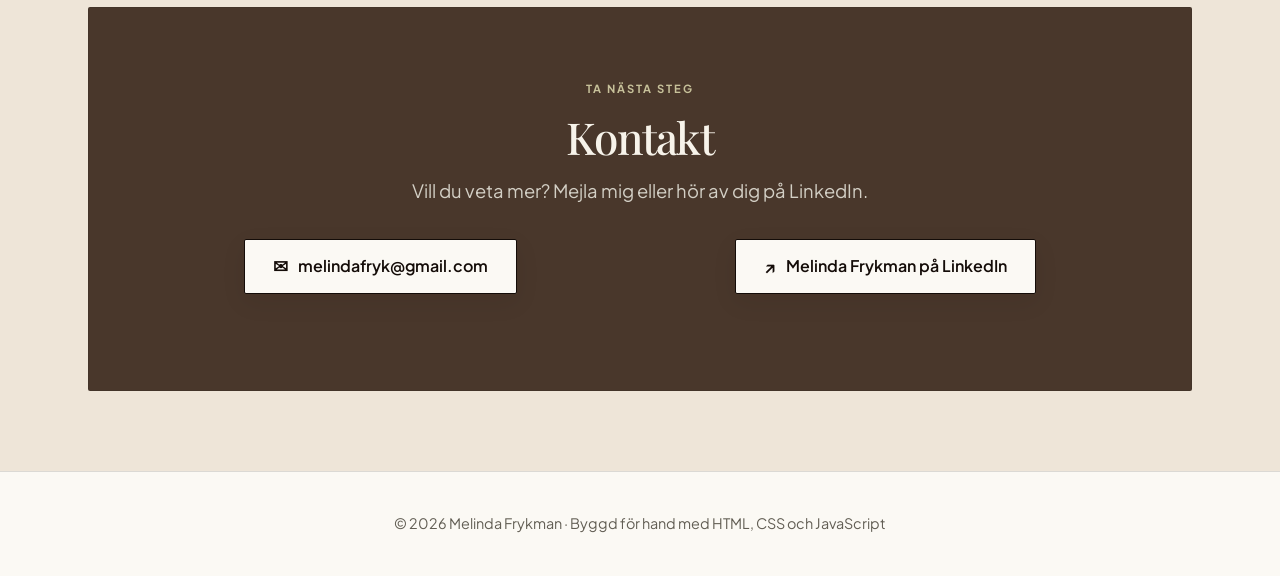
==== commit ae1c6e20: "Mobilanpassning av webbplats: responsiv layout, mobilmeny och fixad typografi" ====
--- a/IHM-melinda-frykman/index.html
+++ b/IHM-melinda-frykman/index.html
@@ -15,8 +15,8 @@
         href="https://fonts.googleapis.com/css2?family=Alex+Brush&family=Playfair+Display:ital,wght@0,400;0,500;0,600;0,700;1,400;1,600&family=Plus+Jakarta+Sans:wght@400;500;600;700&display=swap"
         rel="stylesheet">
 
-    <link rel="stylesheet" href="style.css?v=kompetenser-20261019">
-    <script defer src="script.js"></script>
+    <link rel="stylesheet" href="style.css?v=mobil-20261022">
+    <script defer src="script.js?v=mobil-20261022"></script>
 
     <!-- Google Tag Manager -->
     <script>(function (w, d, s, l, i) {
@@ -48,9 +48,8 @@
                 </a>
             </div>
 
-            <nav class="huvudmeny" aria-label="Huvudmeny">
+            <nav class="huvudmeny" id="huvudmeny" aria-label="Huvudmeny">
                 <ul>
-                    <li><a href="#tjanster">Vad jag gör</a></li>
                     <li><a href="#projekt">Projekt</a></li>
                     <li><a href="#kompetenser">Kompetenser</a></li>
                     <li><a href="#om">Om mig</a></li>
@@ -60,6 +59,13 @@
 
             <div class="handlingar">
                 <button id="tema" type="button" hidden>Byt till mörkt läge</button>
+                <button id="meny-knapp" class="meny-knapp" type="button" aria-expanded="false" aria-controls="huvudmeny" aria-label="Öppna meny">
+                    <span class="meny-ikon" aria-hidden="true">
+                        <span class="meny-linje"></span>
+                        <span class="meny-linje"></span>
+                        <span class="meny-linje"></span>
+                    </span>
+                </button>
             </div>
         </div>
     </header>
@@ -160,7 +166,7 @@
 
                     </p>
                     <p> Jag är en nyfiken och driven person med öga för detaljer som gillar att hjälpa människor.</p>
-                    <p>Jag har nyligen påbörjat utbildningen och hittils läst kurser i marknadsföring, AI och Teach samt
+                    <p>Jag har nyligen påbörjat utbildningen och hittills läst kurser i marknadsföring, AI och Tech samt
                         karriärplanering. Innan utbildningen arbetade jag inom servicebranschen, vilket har gett mig
                         värdefulla
                         erfarenheter som
--- a/IHM-melinda-frykman/style.css
+++ b/IHM-melinda-frykman/style.css
@@ -11,8 +11,16 @@
 
 html {
     scroll-behavior: smooth;
+    scroll-padding-top: 4.5rem;
     text-size-adjust: 100%;
     -webkit-text-size-adjust: 100%;
+}
+
+html,
+body {
+    overflow-x: hidden;
+    width: 100%;
+    max-width: 100%;
 }
 
 /* ==========================================================================
@@ -332,6 +340,70 @@
     color: var(--svart-ljus-text);
 }
 
+/* Hamburgermeny-knapp för mobilvy */
+.meny-knapp {
+    display: none;
+    width: 44px;
+    height: 44px;
+    background: transparent;
+    border: 1.5px solid var(--kant-stark);
+    border-radius: var(--radie-sm);
+    cursor: pointer;
+    padding: 0;
+    align-items: center;
+    justify-content: center;
+    transition: all 0.2s ease;
+}
+
+.meny-knapp:hover,
+.meny-knapp:focus-visible {
+    border-color: var(--svart-detalj);
+    background: rgba(0, 0, 0, 0.04);
+}
+
+body.morkt .meny-knapp:hover,
+body.morkt .meny-knapp:focus-visible {
+    background: rgba(255, 255, 255, 0.08);
+}
+
+.meny-ikon {
+    display: flex;
+    flex-direction: column;
+    justify-content: space-between;
+    width: 20px;
+    height: 14px;
+    pointer-events: none;
+}
+
+.meny-linje {
+    display: block;
+    width: 100%;
+    height: 2px;
+    background-color: var(--text-rubrik);
+    border-radius: 2px;
+    transition: transform 0.25s ease, opacity 0.2s ease;
+    transform-origin: center;
+}
+
+.meny-knapp[aria-expanded="true"] .meny-linje:nth-child(1) {
+    transform: translateY(6px) rotate(45deg);
+}
+
+.meny-knapp[aria-expanded="true"] .meny-linje:nth-child(2) {
+    opacity: 0;
+    transform: scaleX(0);
+}
+
+.meny-knapp[aria-expanded="true"] .meny-linje:nth-child(3) {
+    transform: translateY(-6px) rotate(-45deg);
+}
+
+.handlingar {
+    display: inline-flex;
+    align-items: center;
+    gap: 0.65rem;
+}
+
 /* ==========================================================================
    7. HERO / INTRO
    ========================================================================== */
@@ -741,7 +813,9 @@
     z-index: -1;
     inset: 0 auto 0 50%;
     width: 100vw;
-    background: var(--brun-header);
+    background-image: linear-gradient(rgba(20, 12, 8, 0.38), rgba(20, 12, 8, 0.38)), url("header bild.png");
+    background-position: center 42%;
+    background-size: cover;
     content: "";
     transform: translateX(-50%);
 }
@@ -785,7 +859,8 @@
 .hero-metall-titel {
     max-width: 12ch;
     margin: 0 auto 1.25rem;
-    color: var(--text-rubrik);
+    color: #fff;
+    text-shadow: 0 2px 18px rgba(0, 0, 0, 0.28);
     font-family: var(--font-rubrik);
     font-size: clamp(3.25rem, 6.2vw, 6.5rem);
     font-weight: 500;
@@ -802,13 +877,13 @@
     gap: 0.7rem;
     width: min(14rem, 70%);
     margin: 1.6rem auto;
-    color: var(--primar);
+    color: #fff;
 }
 
 .delare-linje {
     width: 3rem;
     height: 1px;
-    background: var(--primar);
+    background: rgba(255, 255, 255, 0.8);
 }
 
 .delare-diamant {
@@ -818,7 +893,8 @@
 .hero-undertitel {
     max-width: 24ch;
     margin: 0 auto 0.9rem;
-    color: var(--text-rubrik);
+    color: #fff;
+    text-shadow: 0 1px 12px rgba(0, 0, 0, 0.3);
     font-size: clamp(1.4rem, 2.2vw, 2rem);
     font-style: italic;
     font-weight: 400;
@@ -828,7 +904,8 @@
 .hero-ingress {
     max-width: 38ch;
     margin: 0 auto;
-    color: var(--text-dampad);
+    color: rgba(255, 255, 255, 0.92);
+    text-shadow: 0 1px 10px rgba(0, 0, 0, 0.3);
     font-size: 0.98rem;
     line-height: 1.8;
     text-align: center;
@@ -841,8 +918,8 @@
     max-width: var(--max-bredd);
     margin: 1.5rem auto 0;
     padding-top: 1rem;
-    border-top: 1px solid var(--kant);
-    color: var(--text-dampad);
+    border-top: 1px solid rgba(255, 255, 255, 0.45);
+    color: rgba(255, 255, 255, 0.9);
     font-size: 0.67rem;
     font-weight: 700;
     letter-spacing: 0.19em;
@@ -1088,15 +1165,401 @@
     margin-bottom: 0;
 }
 
+/* ==========================================================================
+   14. FULLSTÄNDIG MOBILANPASSNING & RESPONSIVITET (SKÄRMAR UNDER 48rem / 768px)
+   ========================================================================== */
 @media (max-width: 48rem) {
+    /* 1. Förhindra horisontell scroll / spill orsakad av fullbredds-element */
+    .intro::before,
+    .sektion-projekt::before,
+    .sektion-om::before,
+    .sektion-kontakt::before,
+    .sektion-kompetenser::before {
+        left: 0;
+        right: 0;
+        width: 100%;
+        transform: none;
+    }
+
+    /* 2. Generell sektionsluft */
+    section {
+        padding-top: 3.5rem;
+        padding-bottom: 3.5rem;
+        padding-left: 1.25rem;
+        padding-right: 1.25rem;
+    }
+
+    /* 3. Sidhuvud och modern mobilmeny */
+    .sidhuvud {
+        position: sticky;
+        top: 0;
+    }
+
+    .sidhuvud-inre {
+        flex-direction: row;
+        justify-content: space-between;
+        align-items: center;
+        padding: 0.85rem 1.25rem;
+        position: relative;
+        width: 100%;
+        gap: 0.75rem;
+    }
+
+    .varumarke-lank {
+        max-width: calc(100vw - 150px);
+    }
+
+    .varumarke .namn {
+        font-size: 1.25rem;
+        white-space: nowrap;
+        overflow: hidden;
+        text-overflow: ellipsis;
+    }
+
+    .varumarke .roll {
+        font-size: 0.6875rem;
+        letter-spacing: 0.05em;
+        white-space: nowrap;
+        overflow: hidden;
+        text-overflow: ellipsis;
+    }
+
+    .handlingar {
+        display: inline-flex;
+        align-items: center;
+        gap: 0.5rem;
+        flex-shrink: 0;
+    }
+
+    #tema {
+        padding: 0.45rem 0.85rem;
+        font-size: 0.78rem;
+        gap: 0.35rem;
+    }
+
+    .meny-knapp {
+        display: inline-flex;
+    }
+
+    .huvudmeny {
+        display: none;
+        position: absolute;
+        top: 100%;
+        left: 0;
+        right: 0;
+        width: 100%;
+        background-color: var(--brun-sidhuvud);
+        border-bottom: 1.5px solid var(--kant);
+        box-shadow: 0 16px 36px rgba(20, 12, 8, 0.18);
+        padding: 1rem 1.25rem 1.5rem;
+        backdrop-filter: blur(20px);
+        -webkit-backdrop-filter: blur(20px);
+        z-index: 99;
+    }
+
+    .huvudmeny.oppen {
+        display: block;
+        animation: menyGlidNer 0.25s cubic-bezier(0.16, 1, 0.3, 1) forwards;
+    }
+
+    @keyframes menyGlidNer {
+        from {
+            opacity: 0;
+            transform: translateY(-8px);
+        }
+        to {
+            opacity: 1;
+            transform: translateY(0);
+        }
+    }
+
+    .huvudmeny ul {
+        flex-direction: column;
+        align-items: stretch;
+        gap: 0.4rem;
+        width: 100%;
+        padding: 0;
+    }
+
+    .huvudmeny li {
+        width: 100%;
+    }
+
+    .huvudmeny a {
+        display: flex;
+        align-items: center;
+        width: 100%;
+        padding: 0.85rem 1rem;
+        font-size: 0.875rem;
+        font-weight: 600;
+        letter-spacing: 0.08em;
+        text-transform: uppercase;
+        color: var(--text-rubrik);
+        border-radius: var(--radie-sm);
+        border-left: 3px solid transparent;
+        min-height: 44px;
+        transition: background 0.2s ease, border-color 0.2s ease, padding-left 0.2s ease;
+    }
+
+    .huvudmeny a::after {
+        display: none;
+    }
+
+    .huvudmeny a:hover,
+    .huvudmeny a:focus-visible,
+    .huvudmeny a:active {
+        background: var(--primar-ljus);
+        border-left-color: var(--primar);
+        padding-left: 1.25rem;
+        color: var(--text-rubrik);
+    }
+
+    /* 4. Hero / Intro på mobil */
+    .intro {
+        padding: 3rem 1.25rem 2.25rem;
+    }
+
     .hero-editorial {
-        min-height: 0;
-        padding: 3rem 0 2rem;
+        min-height: auto;
+        padding: 1.25rem 0 0.5rem;
+    }
+
+    .hero-metall-titel {
+        font-size: clamp(2rem, 8vw, 3.25rem);
+        line-height: 1.05;
+        letter-spacing: -0.04em;
+        margin-bottom: 0.75rem;
+        max-width: 100%;
+        word-break: normal;
+        overflow-wrap: break-word;
+    }
+
+    .hero-delare-dekor {
+        margin: 1rem auto;
+        gap: 0.5rem;
+        width: min(10rem, 60%);
+    }
+
+    .delare-linje {
+        width: 2rem;
+    }
+
+    .hero-undertitel {
+        font-size: clamp(1.1rem, 4.2vw, 1.45rem);
+        line-height: 1.35;
+        max-width: 28ch;
+        margin-bottom: 0.75rem;
+        padding: 0 0.25rem;
+    }
+
+    .hero-ingress {
+        font-size: 0.9375rem;
+        line-height: 1.65;
+        max-width: 32ch;
+        padding: 0 0.25rem;
     }
 
     .hero-signatur {
-        font-size: 0.58rem;
+        font-size: 0.625rem;
         letter-spacing: 0.12em;
-    }
-
-}
+        padding-top: 0.85rem;
+        margin-top: 1.5rem;
+        justify-content: space-around;
+        gap: 0.5rem;
+    }
+
+    /* 5. Projektsektion */
+    .sektion-projekt {
+        padding: 3.5rem 1.25rem;
+    }
+
+    .sektion-huvud {
+        margin-bottom: 1.75rem;
+    }
+
+    .sektion-etikett {
+        font-size: 0.6875rem;
+        letter-spacing: 0.14em;
+        margin-bottom: 0.5rem;
+    }
+
+    .sektion-huvud h2 {
+        font-size: clamp(1.85rem, 6.5vw, 2.35rem);
+    }
+
+    .rutnat-projekt {
+        grid-template-columns: 1fr;
+        gap: 1.5rem;
+    }
+
+    .kort-bild-wrapper {
+        aspect-ratio: 16 / 10;
+    }
+
+    .projekt-nummer {
+        top: 10px;
+        left: 10px;
+        font-size: 0.7rem;
+        padding: 0.25rem 0.65rem;
+    }
+
+    .projekt-text {
+        padding: 1.25rem 1.15rem 1.35rem;
+    }
+
+    .projekt-text h3 {
+        font-size: 1.2rem;
+        margin-bottom: 0.35rem;
+    }
+
+    .projekt-text p {
+        font-size: 0.925rem;
+        line-height: 1.6;
+    }
+
+    /* 6. Om mig-sektion */
+    .sektion-om {
+        padding: 3.5rem 1.25rem;
+    }
+
+    .om-layout {
+        grid-template-columns: 1fr;
+        gap: 1.75rem;
+    }
+
+    .om-bild-ram {
+        max-width: 220px;
+        margin: 0 auto;
+    }
+
+    .om-text-kolumn h2 {
+        font-size: clamp(1.85rem, 6.5vw, 2.35rem);
+        margin-bottom: 0.85rem;
+    }
+
+    .om-text-kolumn p {
+        font-size: 0.975rem;
+        line-height: 1.65;
+        margin-bottom: 0.85rem;
+    }
+
+    /* 7. Kompetenssektion */
+    .sektion-kompetenser {
+        min-height: auto;
+        padding: 3.5rem 1.25rem;
+    }
+
+    .sektion-kompetenser .sektion-huvud h2 {
+        font-size: clamp(1.85rem, 6.5vw, 2.35rem);
+        margin-bottom: 0.65rem;
+    }
+
+    .kompetenser-ingress {
+        font-size: 0.95rem;
+        line-height: 1.6;
+        margin-bottom: 1.5rem;
+    }
+
+    .rutnat-kompetenser {
+        grid-template-columns: 1fr;
+        gap: 1rem;
+    }
+
+    .kompetens-kort {
+        padding: 1.25rem 1.15rem;
+    }
+
+    .kompetens-kort h2 {
+        font-size: 1.15rem;
+        margin-bottom: 0.35rem;
+    }
+
+    .kompetens-kort p {
+        font-size: 0.925rem;
+        line-height: 1.55;
+    }
+
+    /* 8. Kontaktsektion */
+    .sektion-kontakt {
+        padding: 3.5rem 1.25rem;
+    }
+
+    .kontakt-kort {
+        padding: 2.25rem 1.25rem;
+        width: 100%;
+    }
+
+    .kontakt-kort h2 {
+        font-size: clamp(1.85rem, 6.5vw, 2.35rem);
+    }
+
+    .kontakt-kort p {
+        font-size: 0.975rem;
+        margin: 0 auto 1.5rem;
+    }
+
+    .kontakt-knappar {
+        width: 100%;
+        gap: 0.75rem;
+    }
+
+    .kontakt-rad {
+        width: 100%;
+        display: flex;
+        justify-content: center;
+        margin: 0;
+    }
+
+    .kontakt-lank {
+        width: 100%;
+        max-width: 22rem;
+        padding: 0.85rem 1.15rem;
+        font-size: 0.875rem;
+        box-sizing: border-box;
+        justify-content: center;
+        text-align: center;
+        word-break: break-word;
+        min-height: 48px;
+    }
+
+    /* 9. Sidfot */
+    .sidfot {
+        padding: 2rem 1.25rem;
+    }
+
+    .sidfot p {
+        font-size: 0.825rem;
+        line-height: 1.6;
+    }
+}
+
+/* ==========================================================================
+   15. SMÅ SKÄRMAR (UNDER 375px / 23.5rem)
+   ========================================================================== */
+@media (max-width: 23.5rem) {
+    .sidhuvud-inre {
+        padding: 0.65rem 0.85rem;
+    }
+
+    .varumarke .namn {
+        font-size: 1.1rem;
+    }
+
+    .varumarke .roll {
+        font-size: 0.6rem;
+    }
+
+    #tema {
+        padding: 0.4rem 0.6rem;
+        font-size: 0.72rem;
+    }
+
+    .hero-metall-titel {
+        font-size: 1.85rem;
+    }
+
+    .kontakt-lank {
+        font-size: 0.8125rem;
+        padding: 0.75rem 0.75rem;
+    }
+}
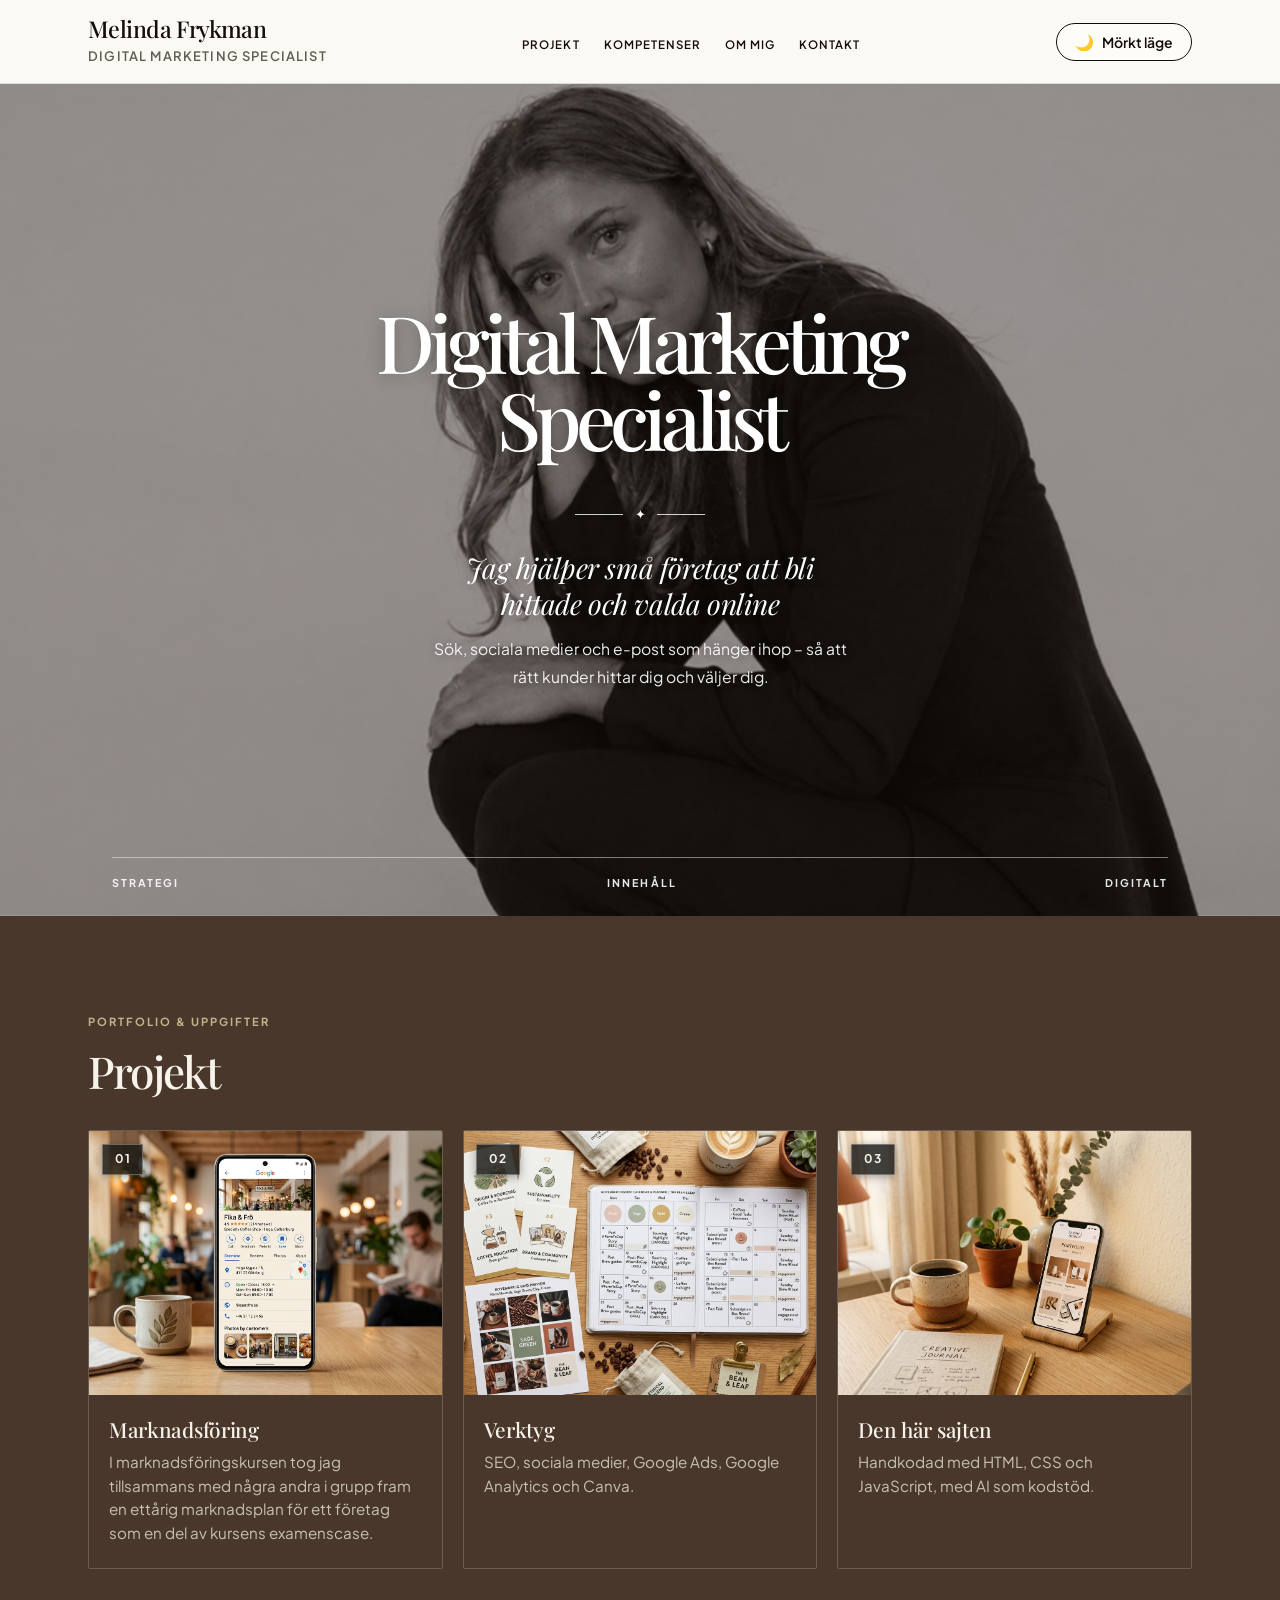
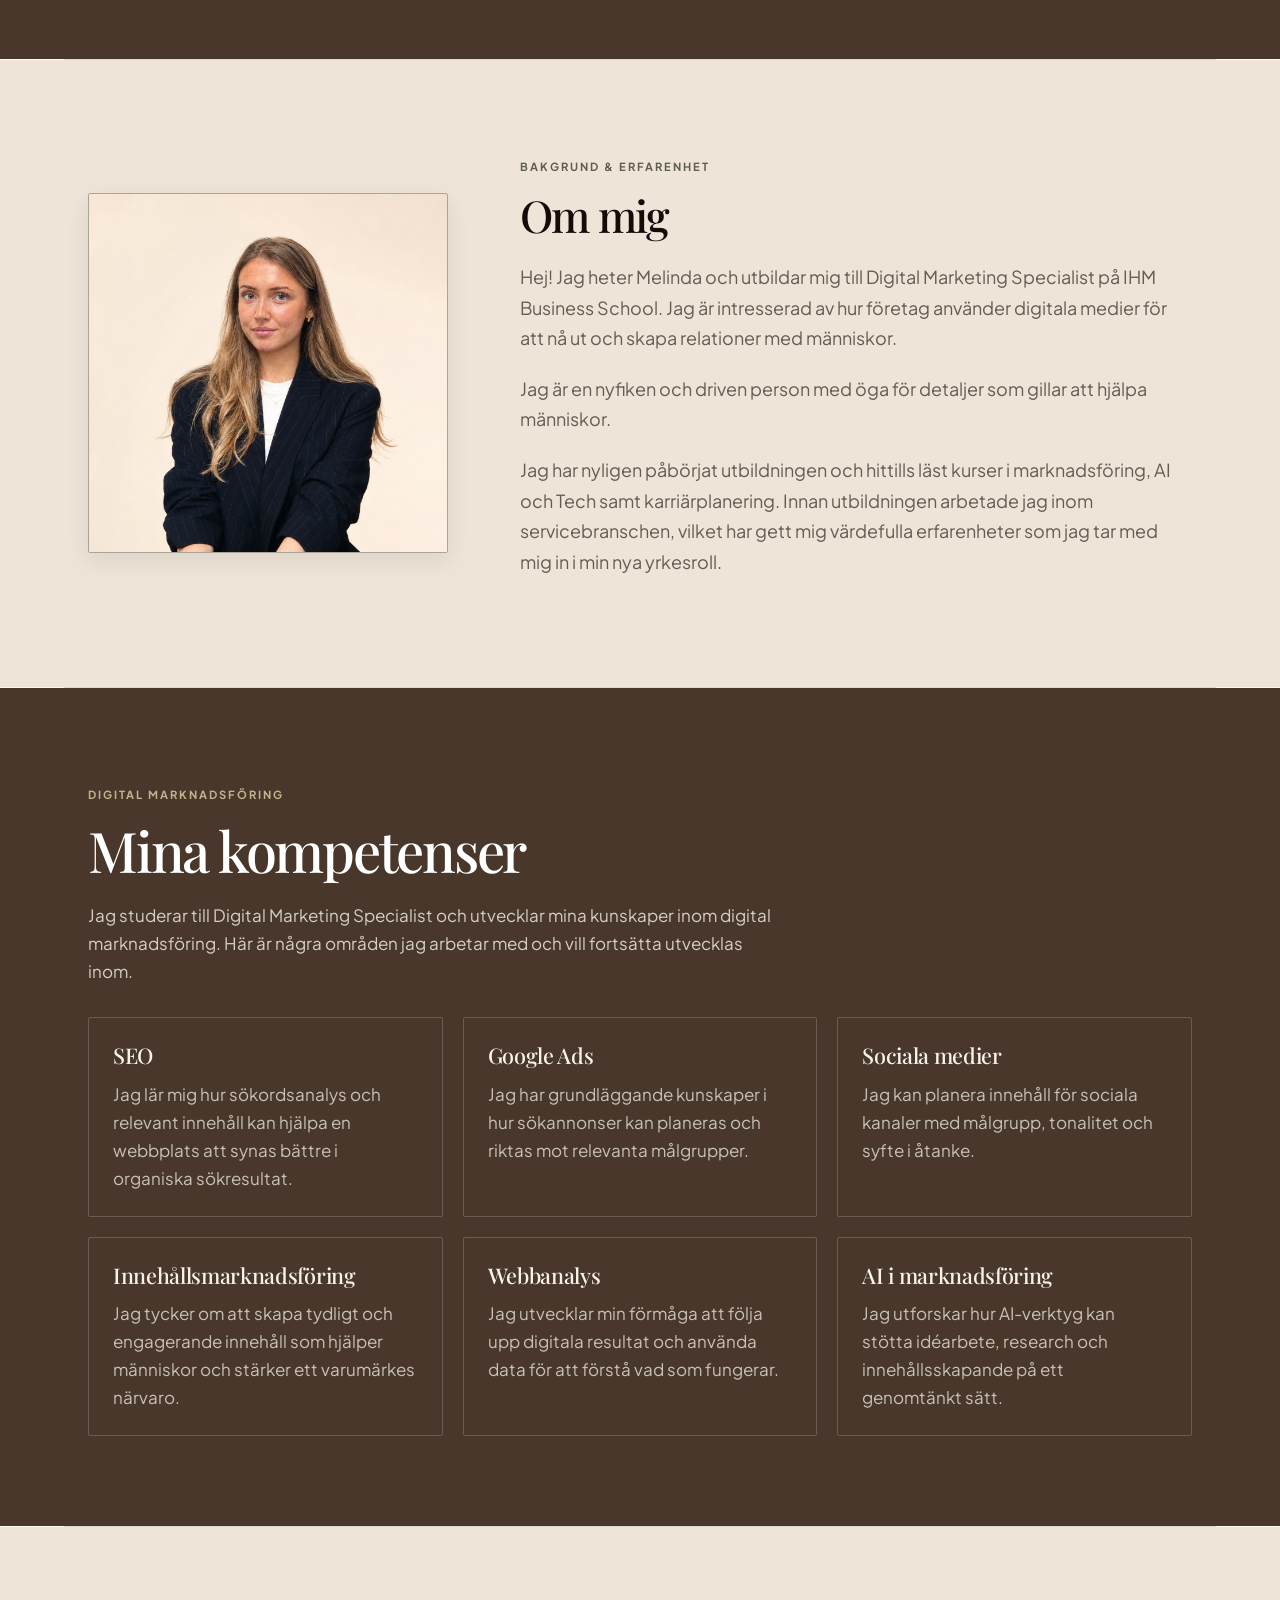
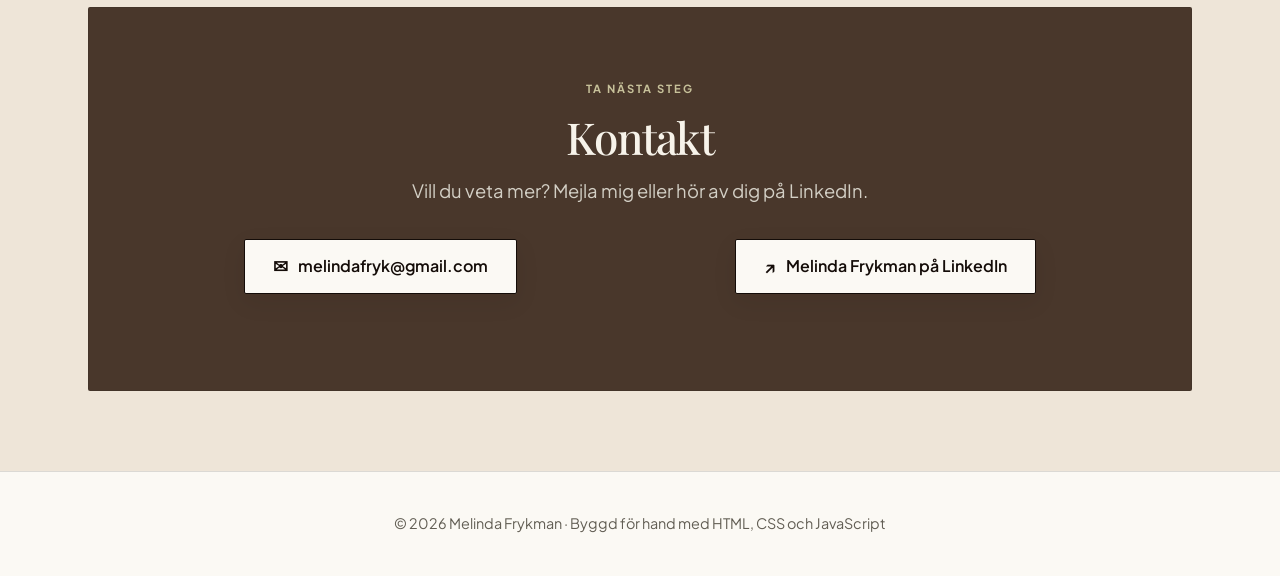
==== commit f20f1a50: "Uppdatera header-bakgrundsbild till header bild 2" ====
--- a/IHM-melinda-frykman/index.html
+++ b/IHM-melinda-frykman/index.html
@@ -15,7 +15,7 @@
         href="https://fonts.googleapis.com/css2?family=Alex+Brush&family=Playfair+Display:ital,wght@0,400;0,500;0,600;0,700;1,400;1,600&family=Plus+Jakarta+Sans:wght@400;500;600;700&display=swap"
         rel="stylesheet">
 
-    <link rel="stylesheet" href="style.css?v=mobil-20261022">
+    <link rel="stylesheet" href="style.css?v=header-20261022">
     <script defer src="script.js?v=mobil-20261022"></script>
 
     <!-- Google Tag Manager -->
--- a/IHM-melinda-frykman/style.css
+++ b/IHM-melinda-frykman/style.css
@@ -813,8 +813,8 @@
     z-index: -1;
     inset: 0 auto 0 50%;
     width: 100vw;
-    background-image: linear-gradient(rgba(20, 12, 8, 0.38), rgba(20, 12, 8, 0.38)), url("header bild.png");
-    background-position: center 42%;
+    background-image: linear-gradient(rgba(20, 12, 8, 0.42), rgba(20, 12, 8, 0.42)), url("header-bild-2.png");
+    background-position: center 25%;
     background-size: cover;
     content: "";
     transform: translateX(-50%);
@@ -1181,6 +1181,10 @@
         transform: none;
     }
 
+    .intro::before {
+        background-position: center 18%;
+    }
+
     /* 2. Generell sektionsluft */
     section {
         padding-top: 3.5rem;
